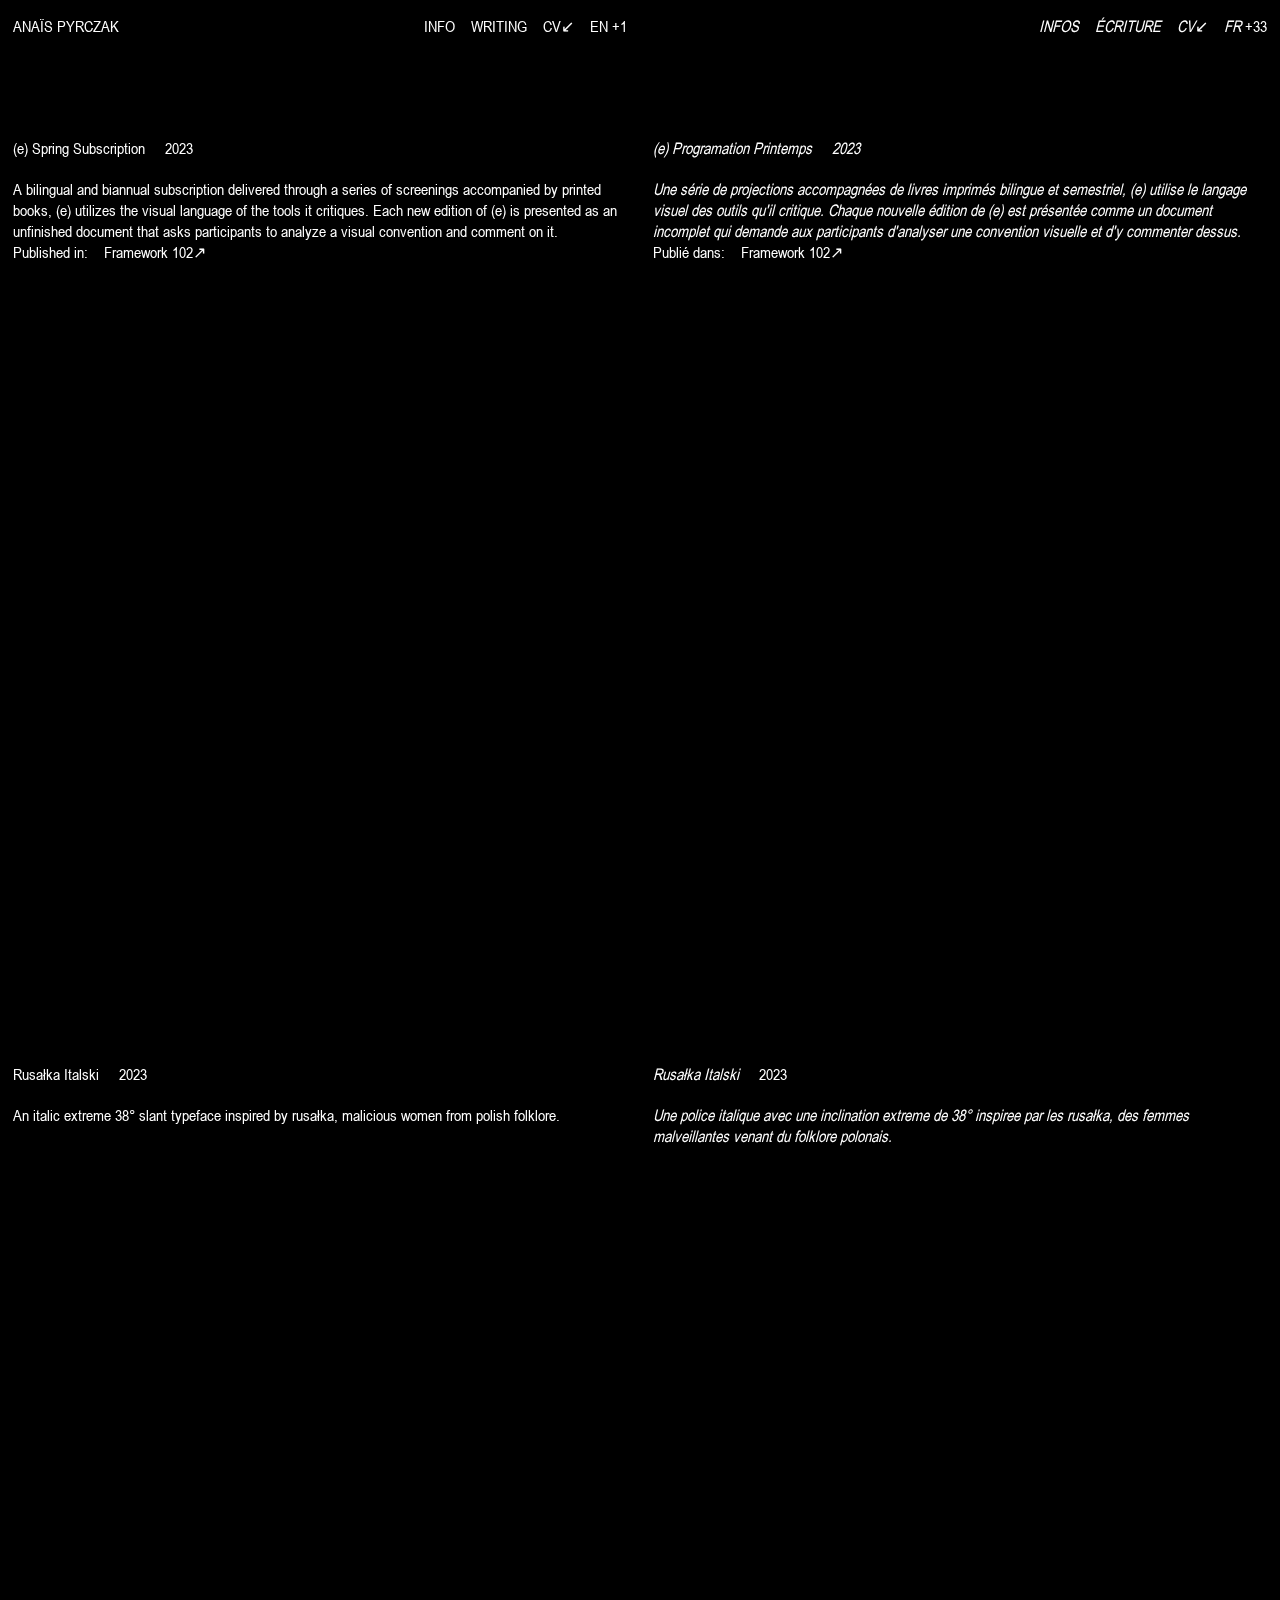
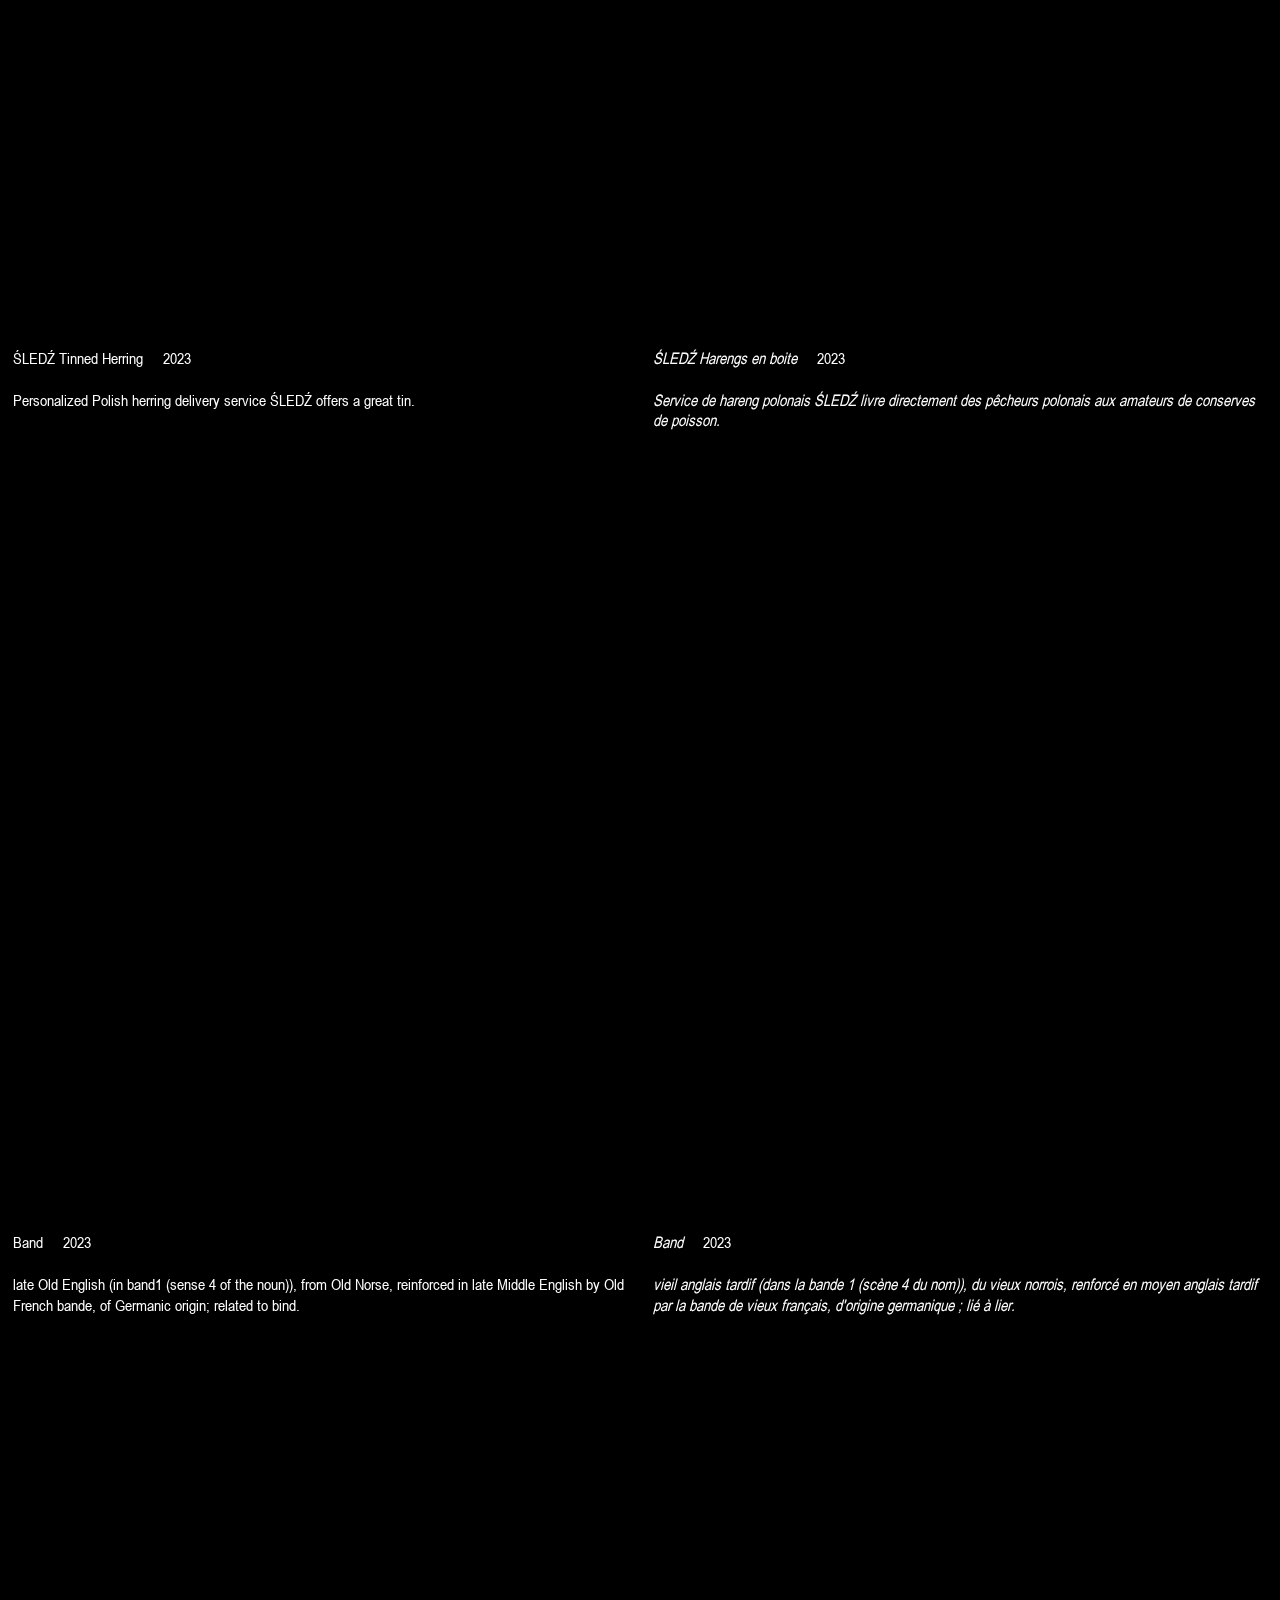
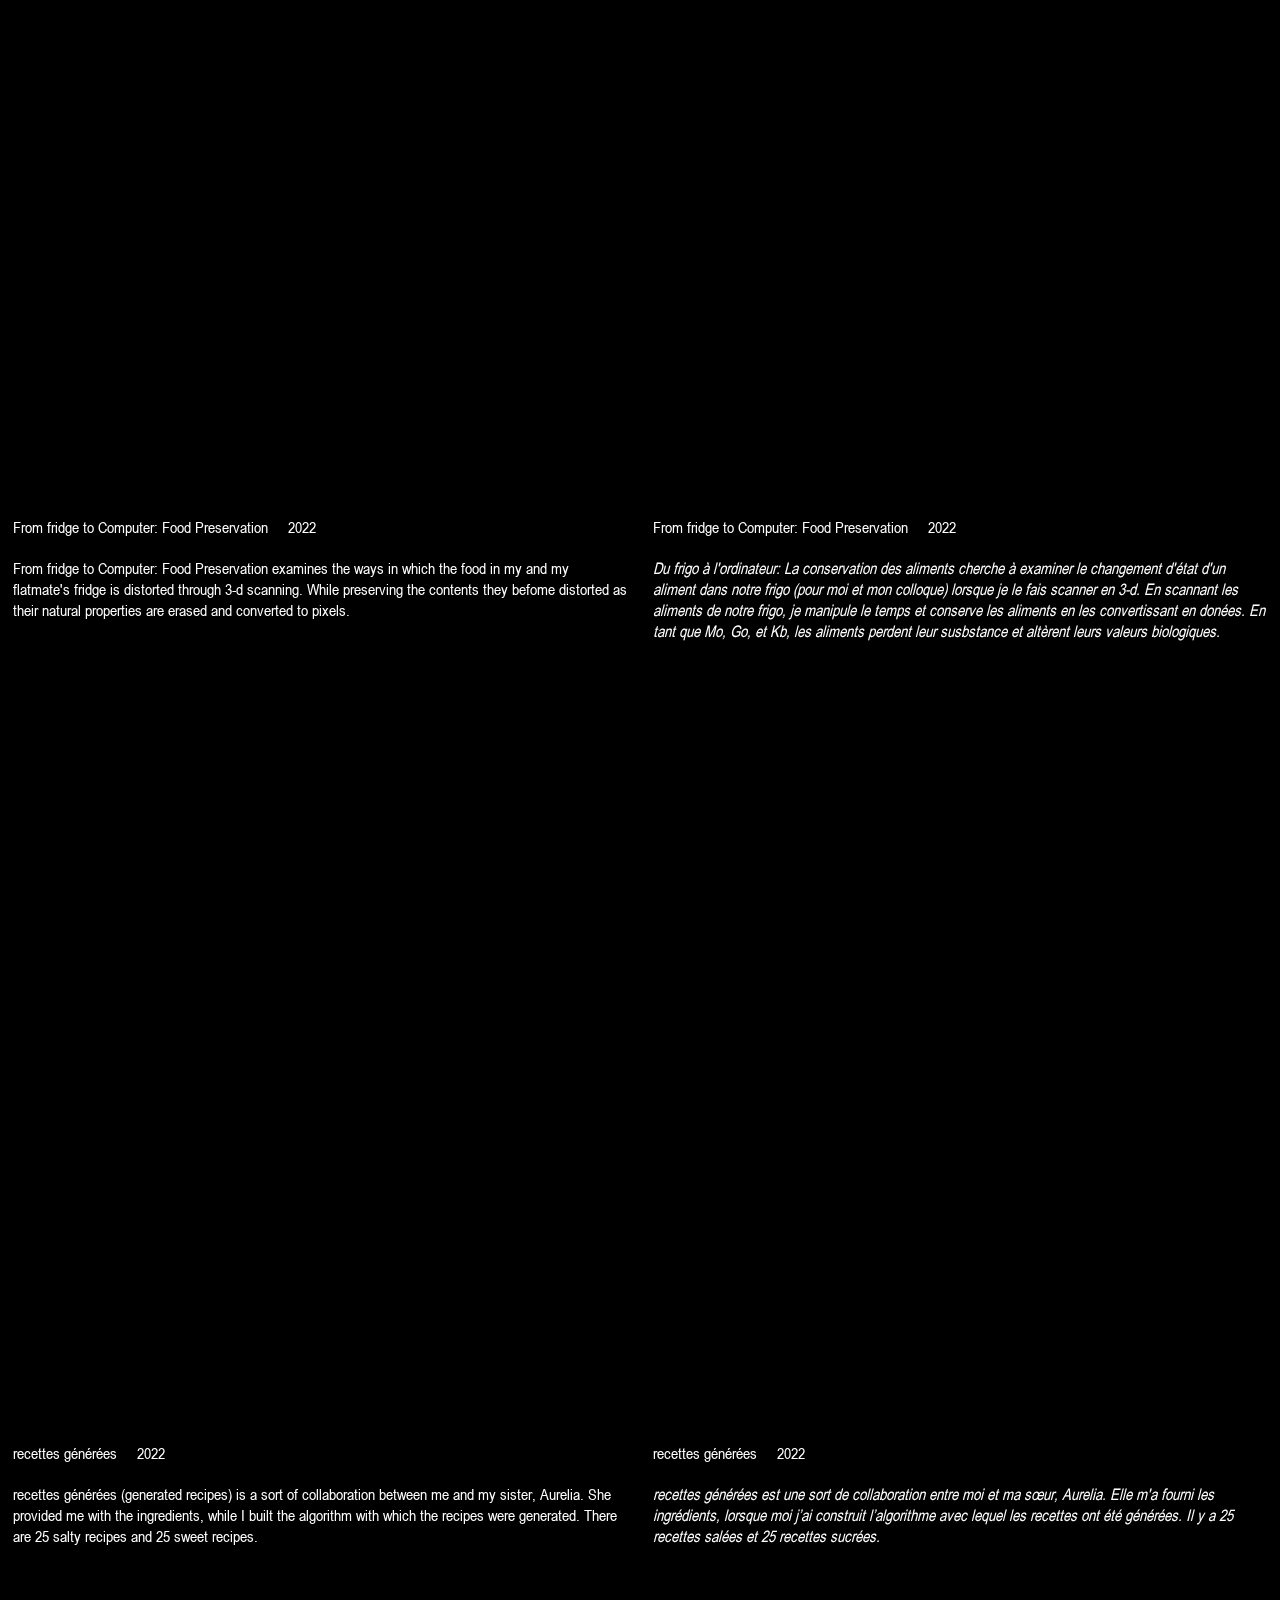
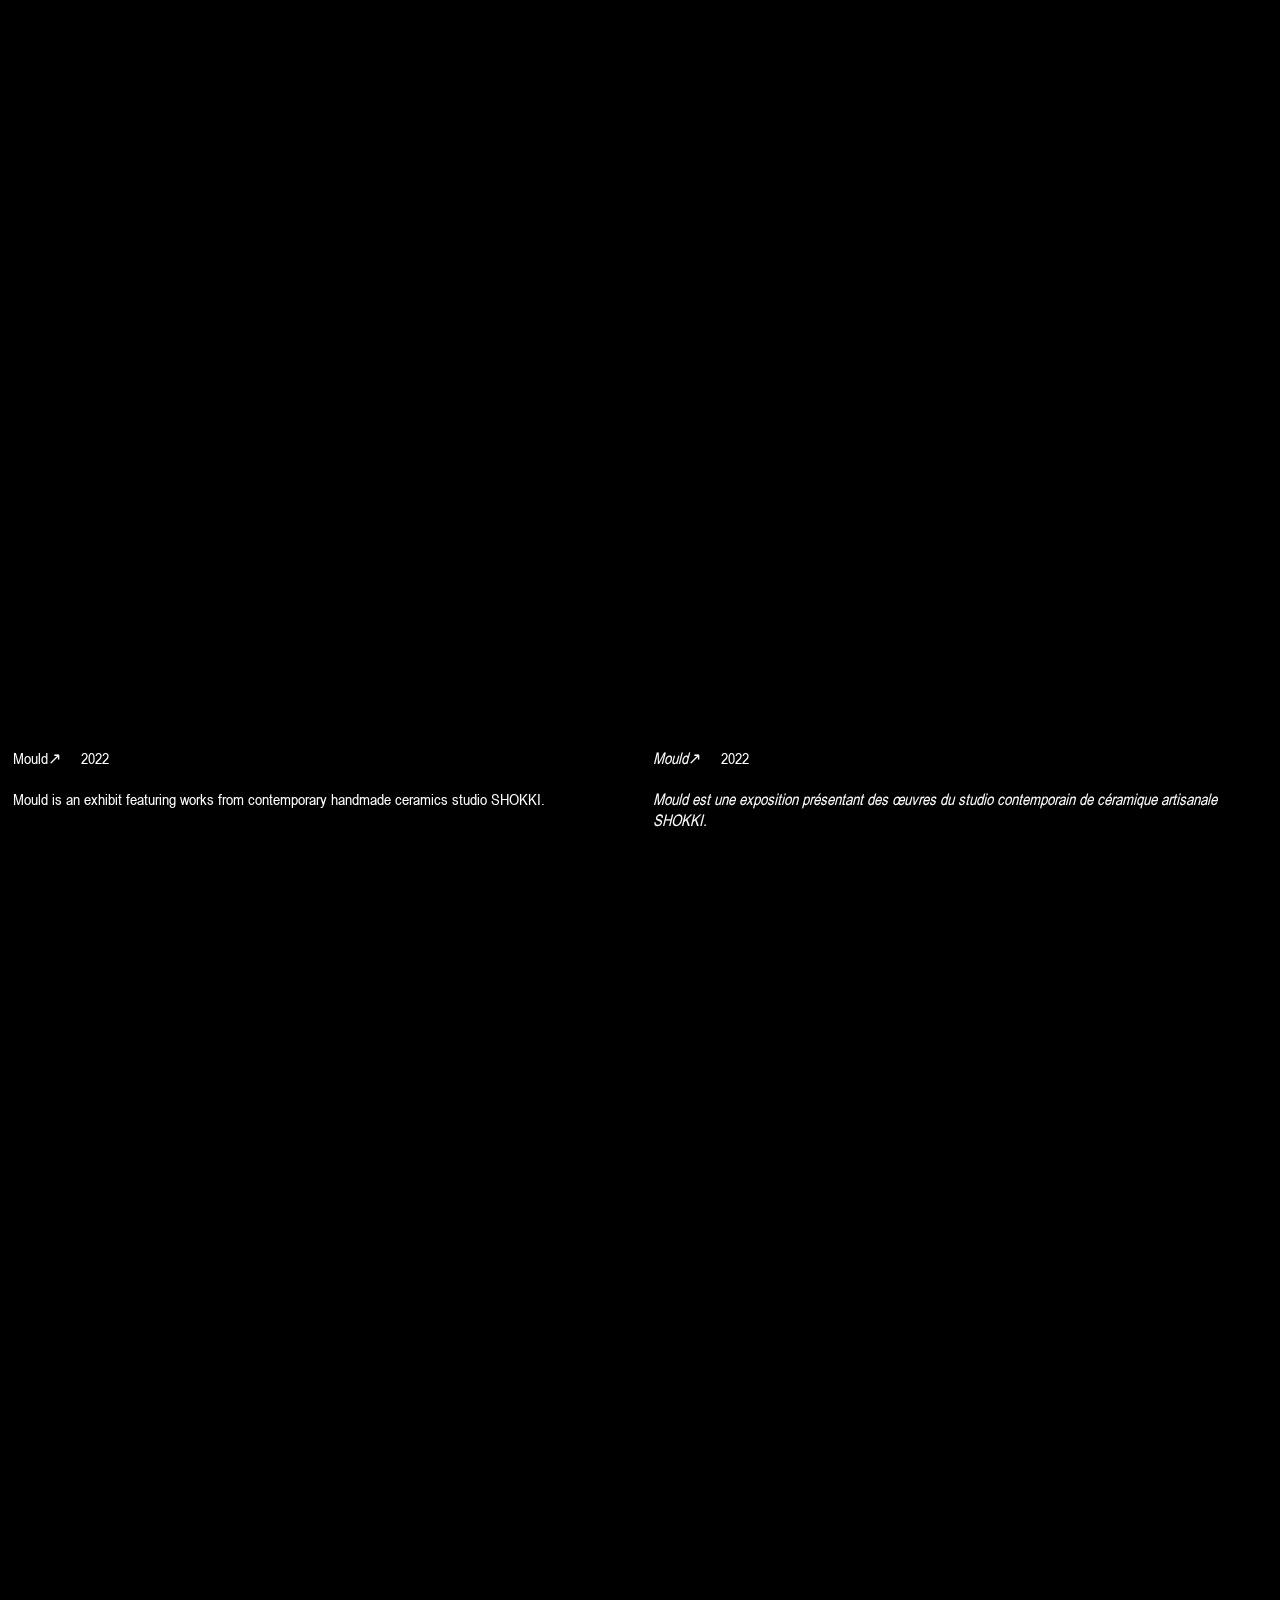
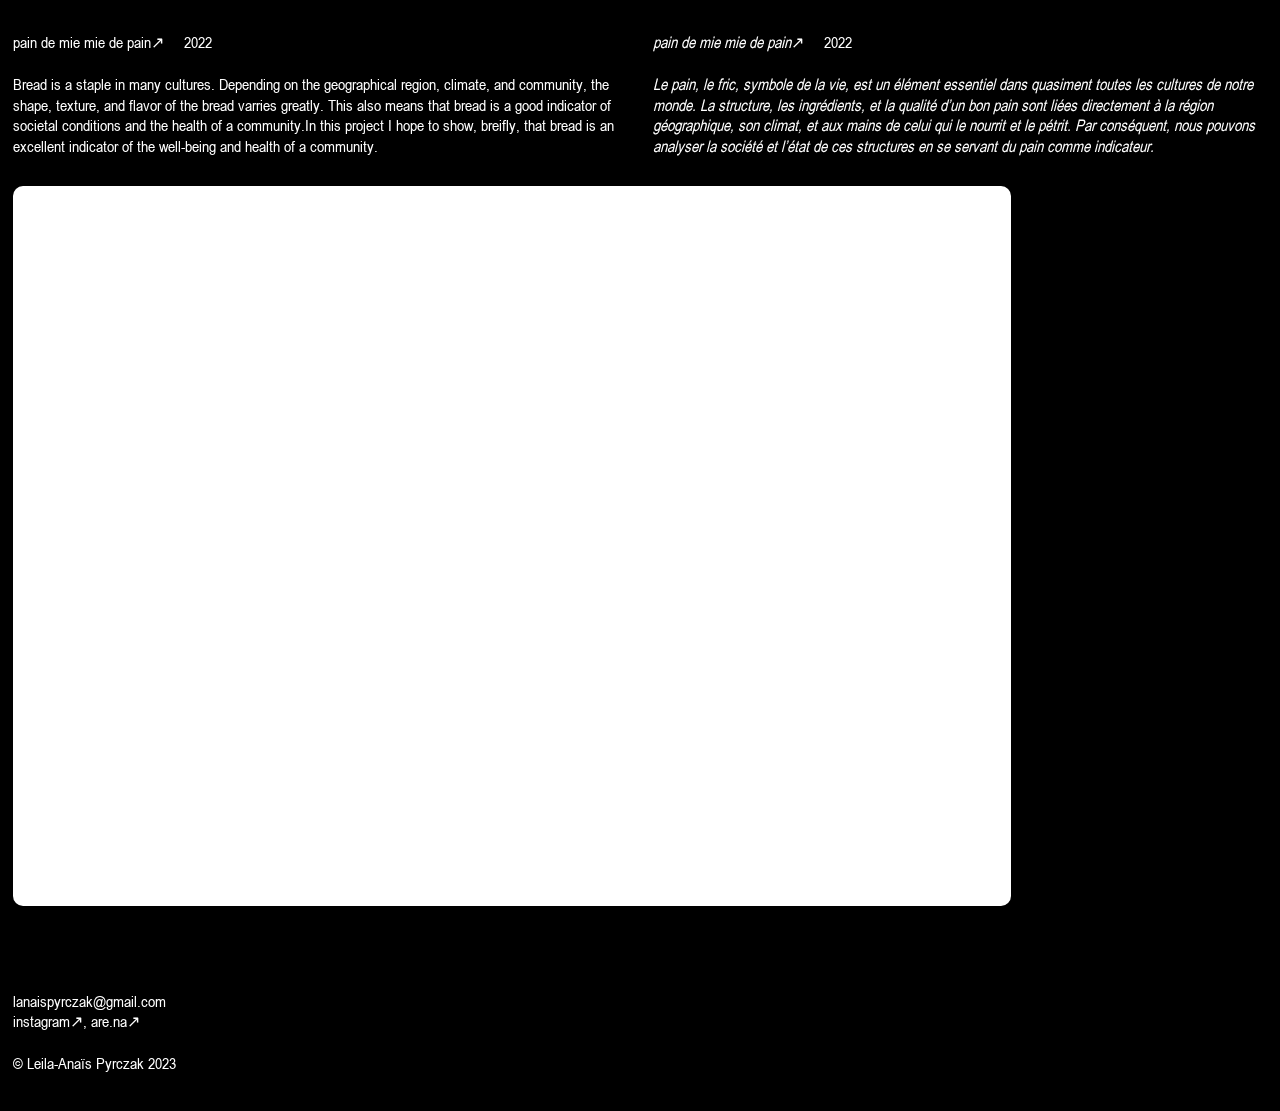
==== anaispyrczakinfo/index.html @ 47bba6af "Add files via upload" ====
<!DOCTYPE html>
<html lang="en">
<head>
    <meta charset="UTF-8">
    <meta http-equiv="X-UA-Compatible" content="IE=edge">
    <meta name="viewport" content="width=device-width, initial-scale=1.0">
    <title>anais pyrczak</title>
    <link rel="icon" type="image/x-icon" href="./fonds/photo.png">
    <link rel="stylesheet" href="style.css">
</head>
<body>

<p class="nav">ANAÏS PYRCZAK </p>


<div class="project language">
<p class="highlight en"> 
  <span class="select"><a href="info.html">INFO</a></span>&nbsp;&nbsp;&nbsp;
  <span class="select"><a href="write.html">WRITING</a></span>&nbsp;&nbsp;&nbsp;
  <span class="select"><a href="CV_Leila_Anais_Pyrczak.pdf">CV</a></span>&#x2199;&nbsp;&nbsp;&nbsp; 
  EN +1</p>
<p class="highlight fr">
  <em><span class="select"><a href="info.html">INFOS</a></span></em>&nbsp;&nbsp;&nbsp;
  <em><span class="select"><a href="write.html">ÉCRITURE</a></span></em>&nbsp;&nbsp;&nbsp;
  <em><span class="select"><a href="CV_Leila_Anais_Pyrczak.pdf">CV</a></span></em>&#x2199;&nbsp;&nbsp;&nbsp; 
  <em>FR</em> +33</p>
</div>

<div class="project margin-top">
  <p class="en"> 
    <br><br>(e) Spring Subscription &nbsp;&nbsp;&nbsp; 2023  <br><br>
    <span class="proj1">A bilingual and biannual subscription delivered through a series of screenings accompanied by printed books, (e) utilizes the visual language of the tools it critiques. Each new edition of (e) is presented as an unfinished document that asks participants to analyze a visual convention and comment on it.</span><br>Published in: &nbsp;&nbsp;&nbsp;<a class="select" href="https://draw-down.com/products/framework-102-2022-2023">Framework 102</a>&#x2197; </p>
    <p class="fr"> <br><br><em>(e) Programation Printemps &nbsp;&nbsp;&nbsp; 2023</em> <br> <br>
    <span class=""><em> Une série de projections accompagnées de livres imprimés bilingue et semestriel, (e) utilise le langage visuel des outils qu'il critique. Chaque nouvelle édition de (e) est présentée comme un document incomplet qui demande aux participants d'analyser une convention visuelle et d'y commenter dessus.</em> </span><br>Publié dans: &nbsp;&nbsp;&nbsp;<a class="select" href="https://draw-down.com/products/framework-102-2022-2023">Framework 102</a>&#x2197; </p>
</div>

  <iframe class="" src="(e).html" frameborder="0"></iframe>

  <div class="project margin-top">
    <p class="en"><br><br> Rusałka Italski &nbsp;&nbsp;&nbsp; 2023 <br> <br><span class="proj2en">An italic extreme 38° slant typeface inspired by rusałka, malicious women from polish folklore. </span>
      </p>
    <p class="fr"><br><br><em>Rusałka Italski &nbsp;&nbsp;&nbsp;</em>  2023 <br> <br><span class="proj2fr"><em>Une police italique avec une inclination extreme de 38° inspiree par les rusałka, des femmes malveillantes venant du folklore polonais.</em> </span></p>
  </div>

  <iframe src="rusałka.html" frameborder="0"></iframe>

  <div class="project margin-top">
    <p class="en"><br><br> ŚLEDŹ Tinned Herring &nbsp;&nbsp;&nbsp; 2023 <br> <br><span>Personalized Polish herring delivery service ŚLEDŹ offers a great tin.</span>
      </p>
    <p class="fr"><br><br><em>ŚLEDŹ Harengs en boite</em>  &nbsp;&nbsp;&nbsp; 2023 <br> <br><span><em>Service de hareng polonais ŚLEDŹ livre directement des pêcheurs polonais aux amateurs de conserves de poisson.</em></span></p>
  </div>

  <iframe src="sledz.html" frameborder="0"></iframe>

  <div class="project margin-top">
    <p class="en"><br><br>Band &nbsp;&nbsp;&nbsp; 2023 <br> <br><span>late Old English (in band1 (sense 4 of the noun)), from Old Norse, reinforced in late Middle English by Old French bande, of Germanic origin; related to bind.</span></p>
    <p class="fr"><br><br><em>Band</em> &nbsp;&nbsp;&nbsp;  2023 <br> <br><span><em>vieil anglais tardif (dans la bande 1 (scène 4 du nom)), du vieux norrois, renforcé en moyen anglais tardif par la bande de vieux français, d'origine germanique ; lié à lier.</em></span></p>
  </div>

  <iframe src="band.html" frameborder="0"></iframe>

  <div class="project margin-top">
    <p class="en"><br><br>From fridge to Computer: Food Preservation &nbsp;&nbsp;&nbsp; 2022 <br><br>From fridge to Computer: Food Preservation examines the ways in which the food in my and my flatmate's fridge is distorted through 3-d scanning. While preserving the contents they befome distorted as their natural properties are erased and converted to pixels.<span class="proj2en"></span>
      </p>
    <p class="fr"><br><br>From fridge to Computer: Food Preservation &nbsp;&nbsp;&nbsp; 2022 <br><br><span class="proj2fr"><em>Du frigo à l'ordinateur: La conservation des aliments cherche à examiner le changement d'état d'un aliment dans notre frigo (pour moi et mon colloque) lorsque je le fais scanner en 3-d. En scannant les aliments de notre frigo, je manipule le temps et conserve les aliments en les convertissant en donées. En tant que Mo, Go, et Kb, les aliments perdent leur susbstance et altèrent leurs valeurs biologiques.</em></span></p>
  </div>

  <iframe src="frigo.html" frameborder="0"></iframe>

  <div class="project margin-top">
    <p class="en"><br><br>recettes générées &nbsp;&nbsp;&nbsp; 2022 <br> <br><span class="proj2en">recettes générées (generated recipes) is a sort of collaboration between me and my sister, Aurelia. She provided me with the ingredients, while I built the algorithm with which the recipes were generated. There are 25 salty recipes and 25 sweet recipes. </span>
      </p>
    <p class="fr"><br><br>recettes générées &nbsp;&nbsp;&nbsp; 2022 <br> <br><span class="proj2fr"><em>recettes générées est une sort de collaboration entre moi et ma sœur, Aurelia. Elle m'a fourni les ingrédients, lorsque moi j’ai construit l’algorithme avec lequel les recettes ont été générées. Il y a 25 recettes salées et 25 recettes sucrées.</em></span></p>
  </div>

  <iframe src="recettes.html" frameborder="0"></iframe>

  <div class="project margin-top">
    <p class="en"><br><br><a class="select" href="https://pyrcl090.github.io/studio3/mould_exhibition/index.html"> Mould</a>&#x2197; &nbsp;&nbsp;&nbsp; 2022 <br> <br><span class="proj2en">Mould is an exhibit featuring works from contemporary handmade ceramics studio SHOKKI. </span>
      </p>
    <p class="fr"><br><br><em><a class="select" href="https://pyrcl090.github.io/studio3/mould_exhibition/index.html"> Mould</a></em>&#x2197; &nbsp;&nbsp;&nbsp; 2022 <br> <br><span class="proj2fr"><em>Mould est une exposition présentant des œuvres du studio contemporain de céramique artisanale SHOKKI. </em></span></p>
  </div>

  <iframe src="mould.html" frameborder="0"></iframe>
  
  <div class="project margin-top">
    <p class="en"><br><br><a class="select" href="https://pyrcl090.github.io/studio3/lepain/index.html">pain de mie mie de pain</a>&#x2197; &nbsp;&nbsp;&nbsp; 2022 <br> <br><span class="proj2en">Bread is a staple in many cultures. Depending on the geographical region, climate, and community, the shape, texture, and flavor of the bread varries greatly. This also means that bread is a good indicator of societal conditions and the health of a community.In this project I hope to show, breifly, that bread is an excellent indicator of the well-being and health of a community. </span>
      </p>
    <p class="fr"><br><br><em><a class="select" href="https://pyrcl090.github.io/studio3/lepain/index.html">pain de mie mie de pain</a></em>&#x2197; &nbsp;&nbsp;&nbsp; 2022 <br> <br><span class="proj2fr"> <em> Le pain, le fric, symbole de la vie, est un élément essentiel dans quasiment toutes les cultures de notre monde. La structure, les ingrédients, et la qualité d’un bon pain sont liées directement à la région géographique, son climat, et aux mains de celui qui le nourrit et le pétrit. Par conséquent, nous pouvons analyser la société et l’état de ces structures en se servant du pain comme indicateur. </em>  </span></p>
  </div>

  <iframe class="web" src="https://pyrcl090.github.io/studio3/lepain/indexen.html" frameborder="0"></iframe>

  <p class="info margin-top">lanaispyrczak@gmail.com <br>
    <a class="select" href="https://www.instagram.com/anaisest_/?hl=fr">instagram</a>&#x2197;, 
    <a class="select" href="https://www.are.na/anais-pyrczak">are.na</a>&#x2197;
    <br><br>
    &#169; Leila-Anaïs Pyrczak 2023
    <br><br>
  </p>
  

<script src="script.js" async defer></script>
</body>
</html>
---- anaispyrczakinfo/style.css ----
@font-face {
    font-family: 'ARIAL NARROW';
    src: url("ArialNarrow.ttf") format("truetype");
}

html{
    background-color:rgb(0, 0, 0);
}
body::-webkit-scrollbar {
    display: none;
  }
body{
    font-family: 'ARIAL NARROW';
    font-weight: 400;
    font-style: normal;
    font-size: 1em;
    line-height: 1.3em; 
    overscroll-behavior-x: none;
    margin: 0%;
    padding: 0%;
    z-index: 0;
}

p{
    color: white;
    mix-blend-mode: exclusion;
} 
a{
    color: rgb(255, 255, 255);
    text-decoration: none;
    mix-blend-mode: exclusion;
}
.cache{
    display: none;
}
.nav{
    top: 0%;
    padding-top: 0%;
    padding-left: 1%;
    position: fixed;
    width: 50vw;
    height: 6vh;
    mix-blend-mode: exclusion;
    color: rgb(255, 255, 255);
    z-index: 3;
    overscroll-behavior-x: none;
}
.language{
    top: 0%;
    padding-right: 2%;
    padding-top: 0%;
    padding-left: 0%;
    position: fixed;
    width: 100vw;
    mix-blend-mode: exclusion;
    color: rgb(255, 255, 255);
    z-index: 3;
    display: flex;
    justify-content: space-between;
    text-align: right;
    flex-direction: row;
}
.select{
    text-decoration: none;
}
.select:hover{
    text-decoration: underline solid .1em white;
    text-underline-offset: 3px;
}
.margin-top{
    margin-top: 80px;
}
.project{
    display: flex;
    flex-direction: row;
}
img.passeport{
    width: 150px;
    height:auto;
    padding-left: 1%;
    
}
.en{
    padding-left: 1%;
    padding-right: 1%;
    width: 50vw;
    /* text-align-last: right; */
}
.fr{
    padding-left: 1%;
    padding-right: 1%;
    width: 50vw;
    /* text-align-last: right; */
}
.info{
    padding-left: 1%;
}
.scroll{
    width: 100vw;
    background-color: aqua;
    position: relative;
}
  .arenaimgs{
         width: auto;
         height: 100vh;
         display: flex;
         padding-left: 1vw;
  }
  #parent{
          margin-block-start: 0em;
          margin-block-end: 0em;
          margin-inline-start: 0px;
          margin-inline-end: 0px;
          padding-inline-start: 0px;
          padding-inline-end: 0px;
          scroll-padding-inline-end: 0px;
   }
  ul {
          list-style-type: none;
          width: auto;
          height: fit-content;
          margin-block-start: 0em;
          margin-block-end: 0em;
          margin-inline-start: 0vw;
          margin-inline-end: 0px;
          padding-inline-start: 0px;
          padding-inline-end: 0px;
          scroll-padding-inline-end: 0px;
          display: flex;
        
          
      }
      .img_container{
        margin-block-start: 0em;
        margin-block-end: 0em;
        margin-inline-start: 0px;
        margin-inline-end: 0px;
        padding-inline-start: 0px;
        padding-inline-end: 0px;
        scroll-padding-inline-end: 0px;
        /* height: 100vh; */
        display: flex;
        flex-direction: column;
      }
  
      #image-block {
        
        background-color: none;
        display: flex;
        flex-direction: column;
        /* justify-content: center; */
      }

      iframe{
        width: 100vw;
        height: 70vh;
        margin-top: 1%;
        z-index: 3;
      }
      iframe.web{
        height: 80vh;
        margin-left: 1%;
        width: 78vw;
        background-color: white;
        border-radius: 10px;
      }

      @media only screen and (max-width: 720px) {
        .nav{
            width: 100vw;
            padding-left: 2%;
        }
        .language{
            
            display: flex;
            width: 100vw;
            margin-right: 0%;
        }
        .project{
           
            display: block;
            width: 96vw;
            margin-right: 0%;
        }
        .en{
            padding-left: 2%;
            padding-right: 2%;
            width: 96vw;
            /* text-align-last: right; */
        }
        .fr{
            padding-left: 2%;
            padding-right: 2%;
            width: 96vw;
            /* text-align-last: right; */
        }
        iframe{
            width: 96vw;
            height: 55vh;
            margin-top: 1%;
            margin-left: 2%;
            z-index: 3;
          }
        iframe.web{
            height: 80vh;
            margin-left: 2%;
            width: 96vw;
            background-color: white;
            border-radius: 10px;
        }
        .margin-top{
            margin-top: 80px;
        }
        .info{
            padding-left: 2%;
        }
        img.passeport{
            width: 130px;
            height:auto;
            padding-left: 2%;
        }
        .highlight.fr{
            margin-bottom: 0%;
            margin-top: 0%;
        }
        .highlight.en{
            margin-bottom: 0%;
        }
      }
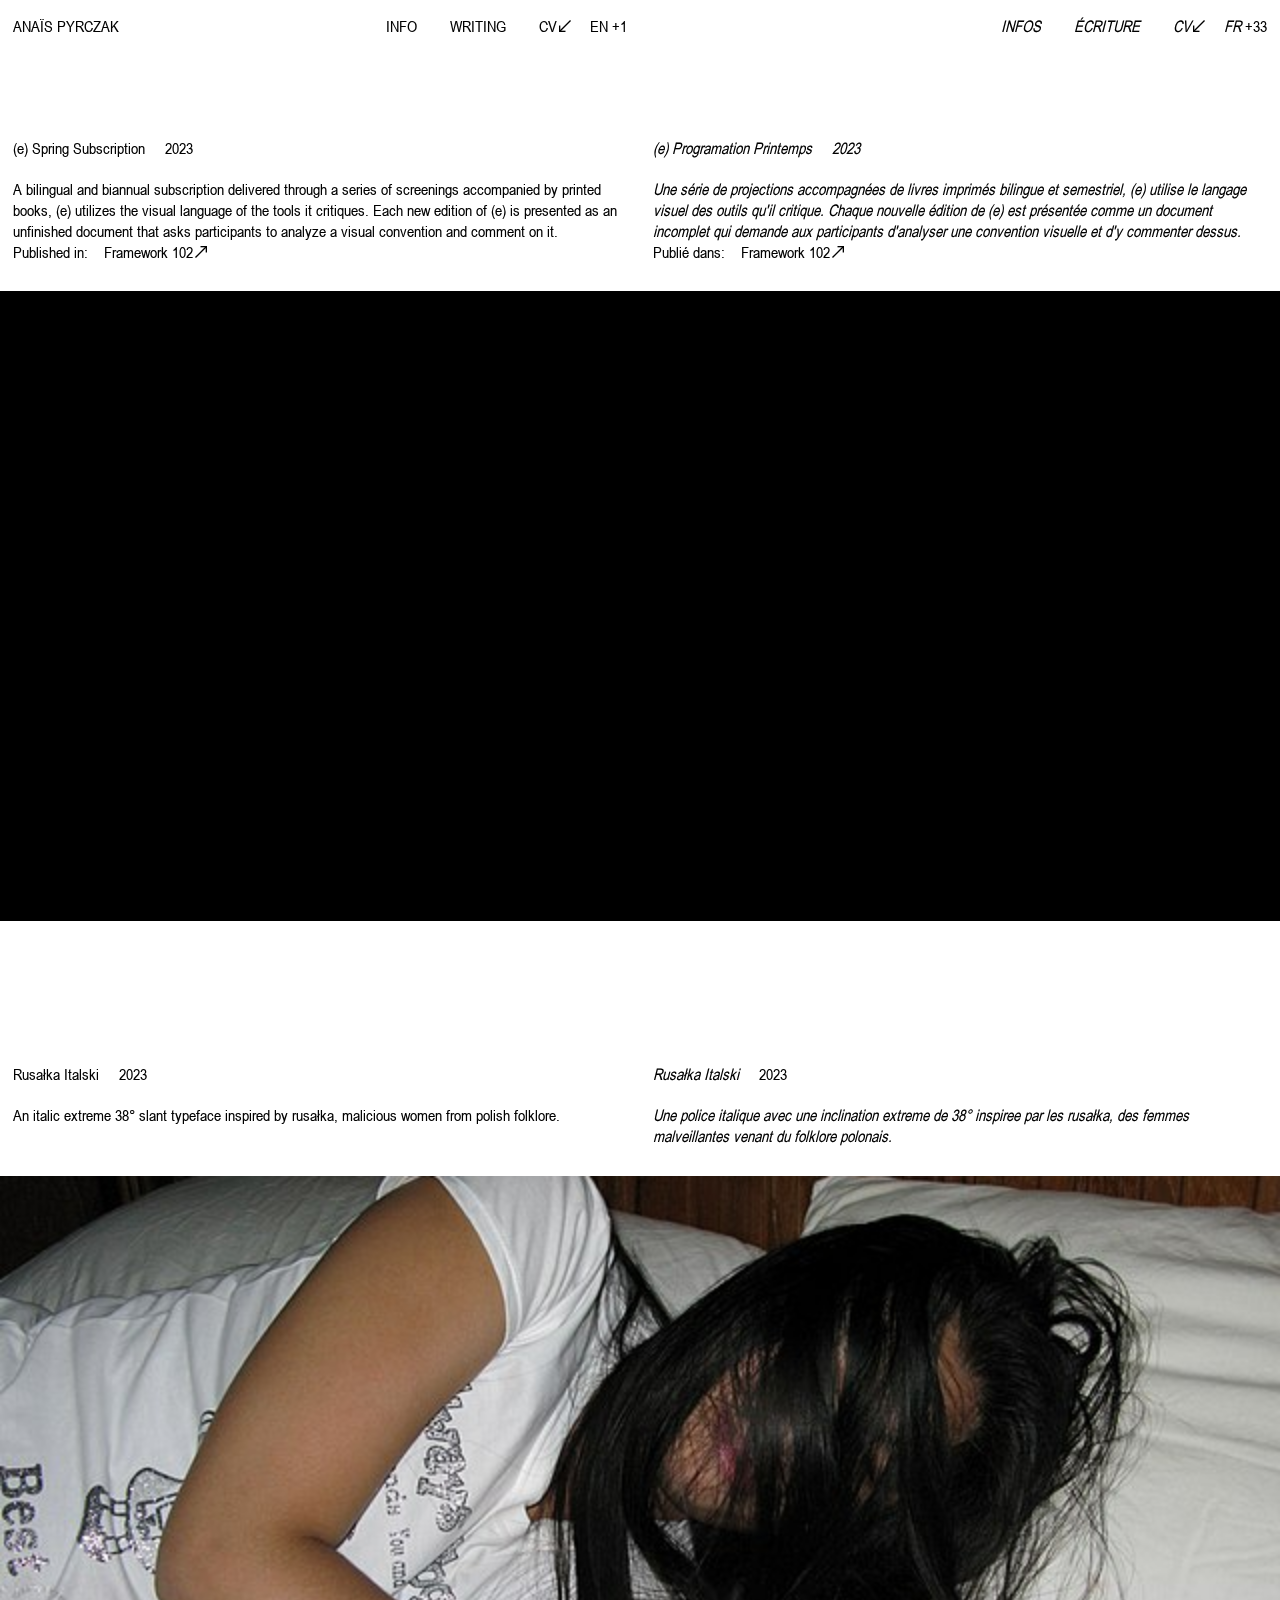
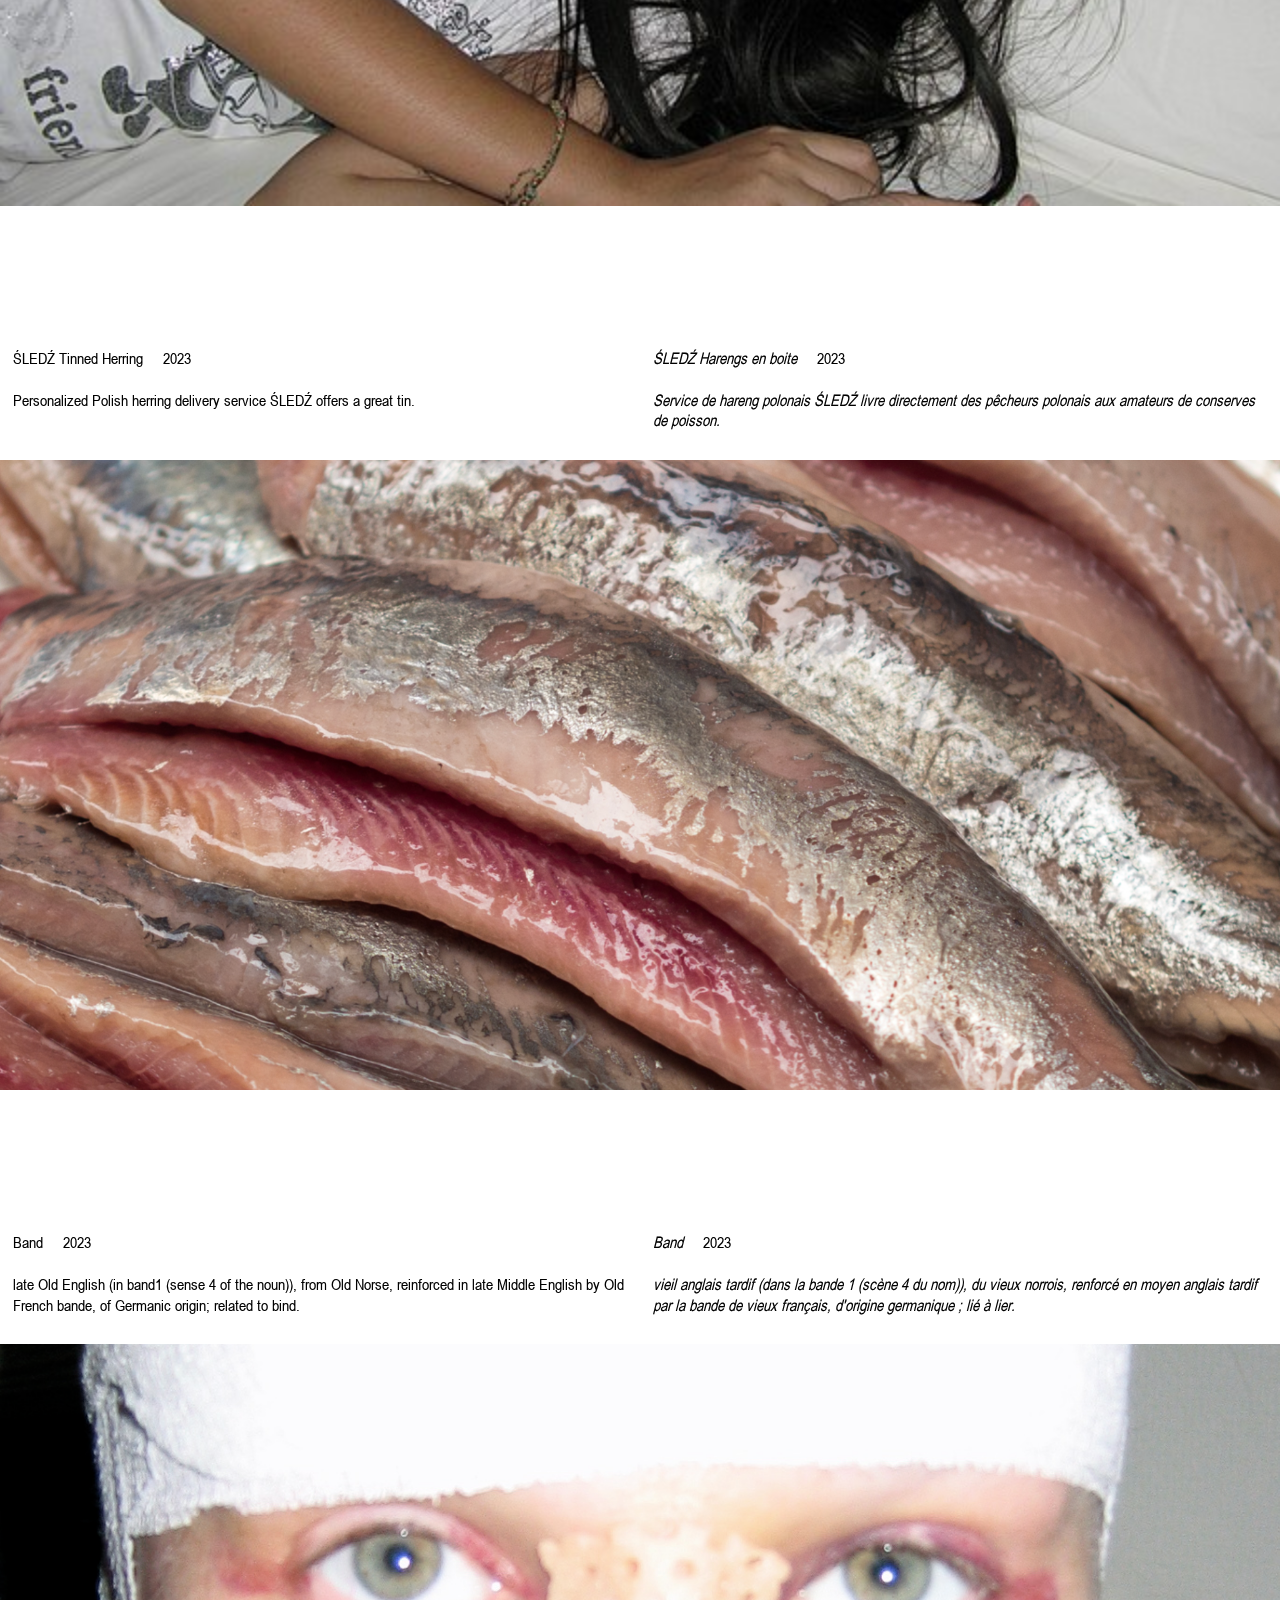
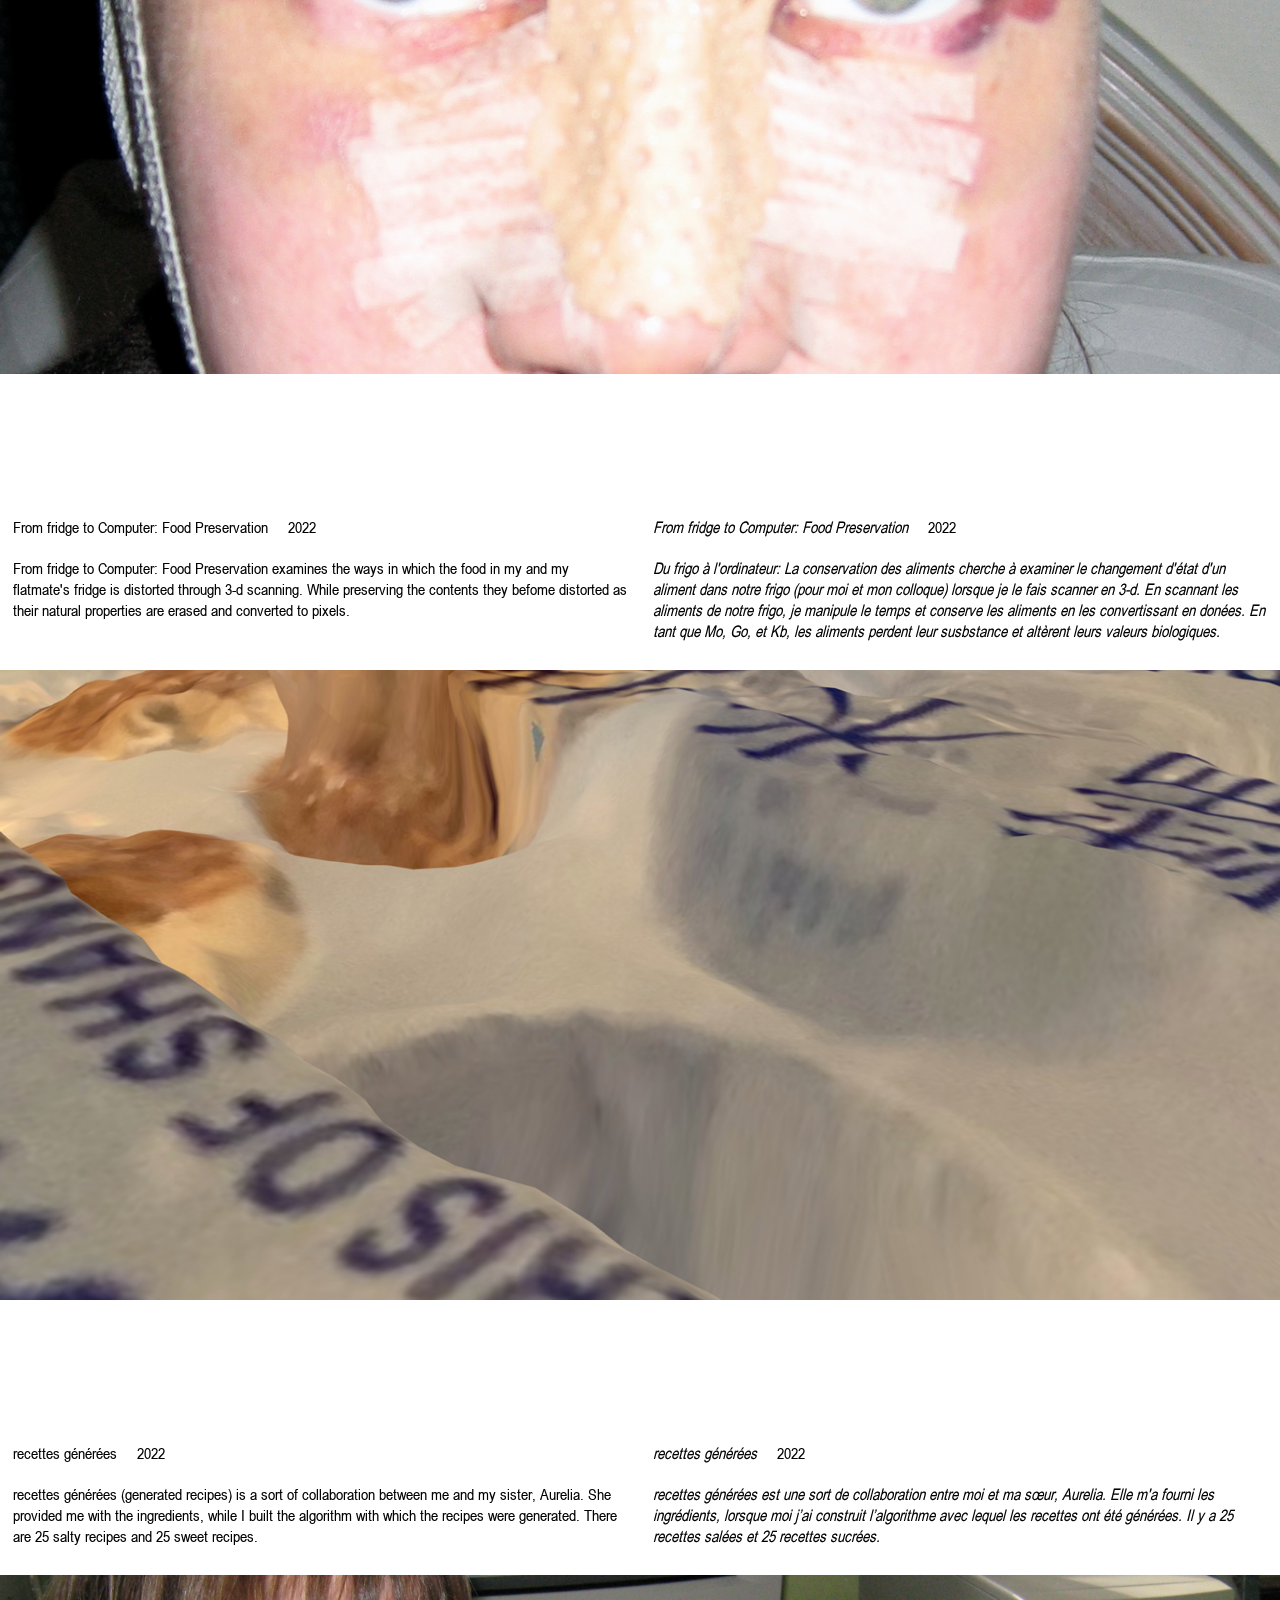
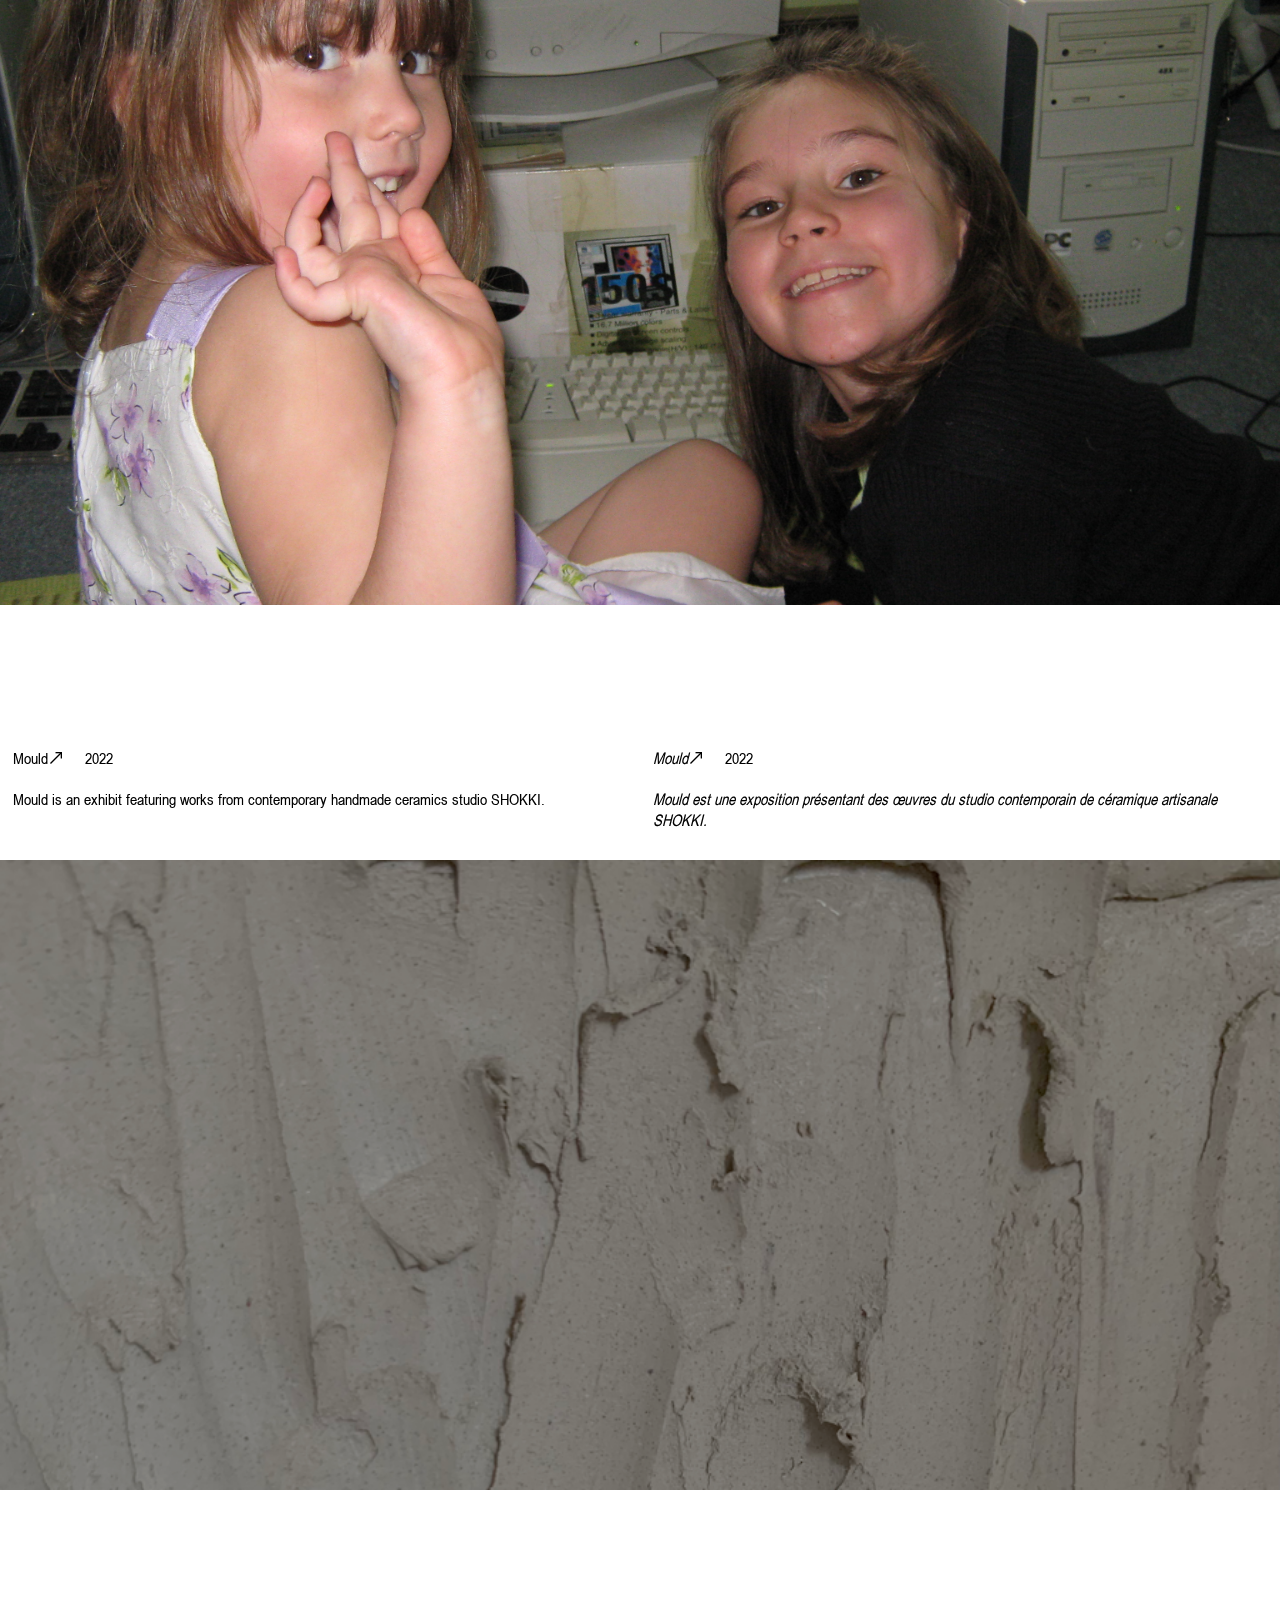
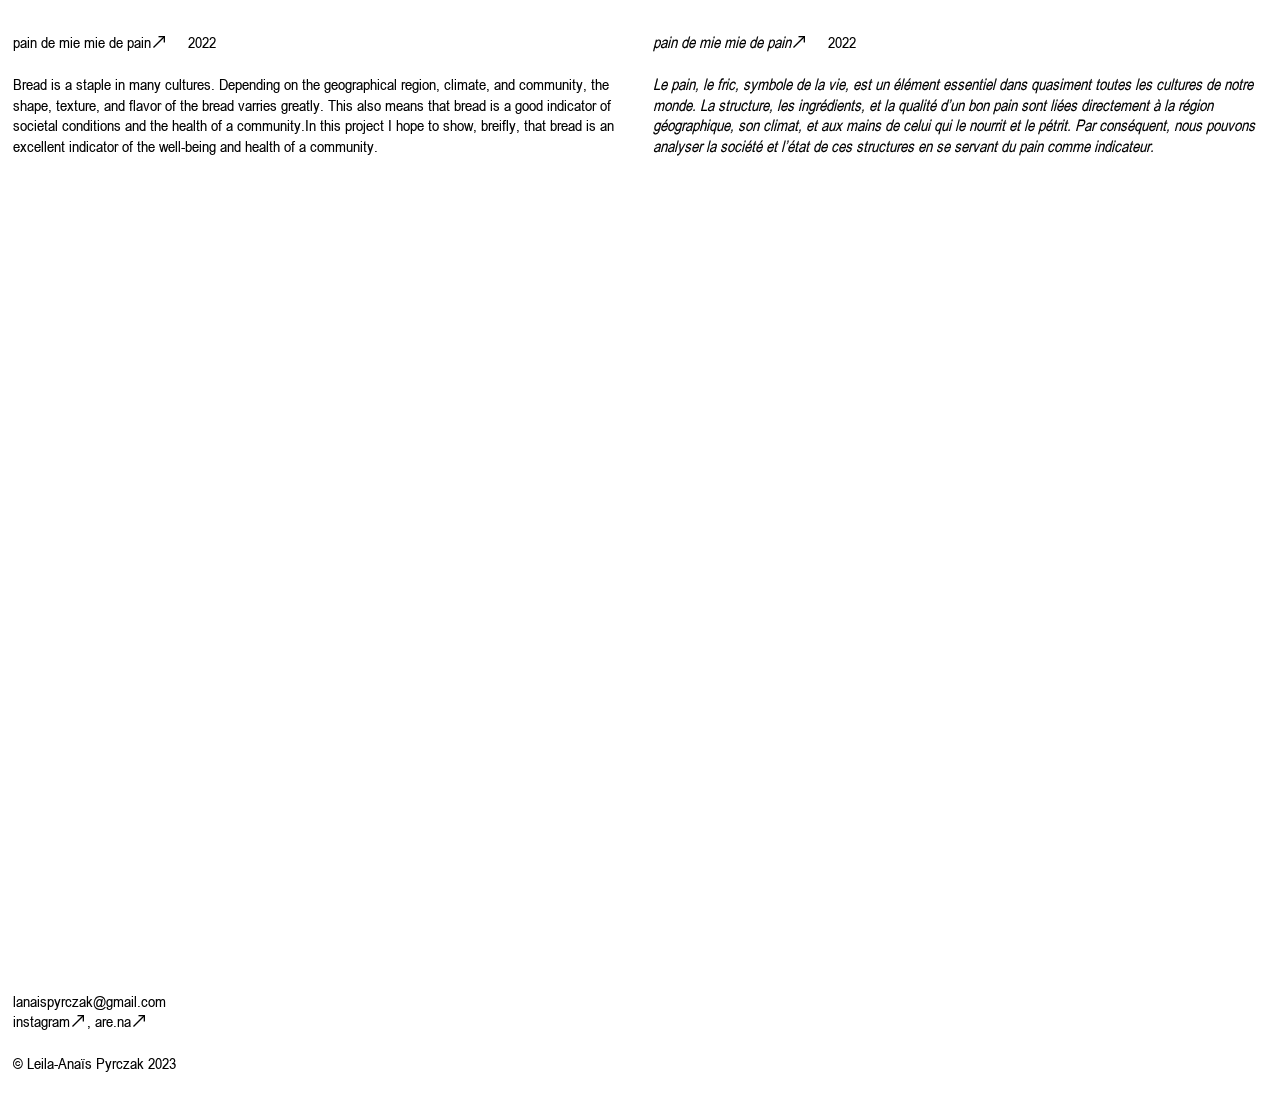
==== commit 407a1f85: "Add files via upload" ====
--- a/anaispyrczakinfo/index.html
+++ b/anaispyrczakinfo/index.html
@@ -5,7 +5,7 @@
     <meta http-equiv="X-UA-Compatible" content="IE=edge">
     <meta name="viewport" content="width=device-width, initial-scale=1.0">
     <title>anais pyrczak</title>
-    <link rel="icon" type="image/x-icon" href="./fonds/photo.png">
+    <link rel="icon" type="image/x-icon" href="./photo.png">
     <link rel="stylesheet" href="style.css">
 </head>
 <body>
@@ -17,21 +17,22 @@
 <p class="highlight en"> 
   <span class="select"><a href="info.html">INFO</a></span>&nbsp;&nbsp;&nbsp;
   <span class="select"><a href="write.html">WRITING</a></span>&nbsp;&nbsp;&nbsp;
-  <span class="select"><a href="CV_Leila_Anais_Pyrczak.pdf">CV</a></span>&#x2199;&nbsp;&nbsp;&nbsp; 
+  <span class="select"><a class="internal" item="" href="CV_Leila_Anais_Pyrczak.pdf">CV</a></span>&nbsp;&nbsp;&nbsp; 
   EN +1</p>
 <p class="highlight fr">
   <em><span class="select"><a href="info.html">INFOS</a></span></em>&nbsp;&nbsp;&nbsp;
   <em><span class="select"><a href="write.html">ÉCRITURE</a></span></em>&nbsp;&nbsp;&nbsp;
-  <em><span class="select"><a href="CV_Leila_Anais_Pyrczak.pdf">CV</a></span></em>&#x2199;&nbsp;&nbsp;&nbsp; 
+  <em><span class="select"><a class="internal" item="" href="CV_Leila_Anais_Pyrczak.pdf">CV</a></span></em>&nbsp;&nbsp;&nbsp; 
   <em>FR</em> +33</p>
 </div>
+
 
 <div class="project margin-top">
   <p class="en"> 
     <br><br>(e) Spring Subscription &nbsp;&nbsp;&nbsp; 2023  <br><br>
-    <span class="proj1">A bilingual and biannual subscription delivered through a series of screenings accompanied by printed books, (e) utilizes the visual language of the tools it critiques. Each new edition of (e) is presented as an unfinished document that asks participants to analyze a visual convention and comment on it.</span><br>Published in: &nbsp;&nbsp;&nbsp;<a class="select" href="https://draw-down.com/products/framework-102-2022-2023">Framework 102</a>&#x2197; </p>
+    <span class="proj1">A bilingual and biannual subscription delivered through a series of screenings accompanied by printed books, (e) utilizes the visual language of the tools it critiques. Each new edition of (e) is presented as an unfinished document that asks participants to analyze a visual convention and comment on it.</span><br>Published in: &nbsp;&nbsp;&nbsp;<span class="select"><a  class="external" item="" href="https://draw-down.com/products/framework-102-2022-2023">Framework 102</a></span> </p>
     <p class="fr"> <br><br><em>(e) Programation Printemps &nbsp;&nbsp;&nbsp; 2023</em> <br> <br>
-    <span class=""><em> Une série de projections accompagnées de livres imprimés bilingue et semestriel, (e) utilise le langage visuel des outils qu'il critique. Chaque nouvelle édition de (e) est présentée comme un document incomplet qui demande aux participants d'analyser une convention visuelle et d'y commenter dessus.</em> </span><br>Publié dans: &nbsp;&nbsp;&nbsp;<a class="select" href="https://draw-down.com/products/framework-102-2022-2023">Framework 102</a>&#x2197; </p>
+    <span class=""><em> Une série de projections accompagnées de livres imprimés bilingue et semestriel, (e) utilise le langage visuel des outils qu'il critique. Chaque nouvelle édition de (e) est présentée comme un document incomplet qui demande aux participants d'analyser une convention visuelle et d'y commenter dessus.</em> </span><br>Publié dans: &nbsp;&nbsp;&nbsp;<span class="select"><a  class="external" item="" href="https://draw-down.com/products/framework-102-2022-2023">Framework 102</a></span> </p>
 </div>
 
   <iframe class="" src="(e).html" frameborder="0"></iframe>
@@ -62,7 +63,7 @@
   <div class="project margin-top">
     <p class="en"><br><br>From fridge to Computer: Food Preservation &nbsp;&nbsp;&nbsp; 2022 <br><br>From fridge to Computer: Food Preservation examines the ways in which the food in my and my flatmate's fridge is distorted through 3-d scanning. While preserving the contents they befome distorted as their natural properties are erased and converted to pixels.<span class="proj2en"></span>
       </p>
-    <p class="fr"><br><br>From fridge to Computer: Food Preservation &nbsp;&nbsp;&nbsp; 2022 <br><br><span class="proj2fr"><em>Du frigo à l'ordinateur: La conservation des aliments cherche à examiner le changement d'état d'un aliment dans notre frigo (pour moi et mon colloque) lorsque je le fais scanner en 3-d. En scannant les aliments de notre frigo, je manipule le temps et conserve les aliments en les convertissant en donées. En tant que Mo, Go, et Kb, les aliments perdent leur susbstance et altèrent leurs valeurs biologiques.</em></span></p>
+    <p class="fr"><br><br><em> From fridge to Computer: Food Preservation </em>&nbsp;&nbsp;&nbsp; 2022 <br><br><span class="proj2fr"><em>Du frigo à l'ordinateur: La conservation des aliments cherche à examiner le changement d'état d'un aliment dans notre frigo (pour moi et mon colloque) lorsque je le fais scanner en 3-d. En scannant les aliments de notre frigo, je manipule le temps et conserve les aliments en les convertissant en donées. En tant que Mo, Go, et Kb, les aliments perdent leur susbstance et altèrent leurs valeurs biologiques.</em></span></p>
   </div>
 
   <iframe src="frigo.html" frameborder="0"></iframe>
@@ -70,30 +71,31 @@
   <div class="project margin-top">
     <p class="en"><br><br>recettes générées &nbsp;&nbsp;&nbsp; 2022 <br> <br><span class="proj2en">recettes générées (generated recipes) is a sort of collaboration between me and my sister, Aurelia. She provided me with the ingredients, while I built the algorithm with which the recipes were generated. There are 25 salty recipes and 25 sweet recipes. </span>
       </p>
-    <p class="fr"><br><br>recettes générées &nbsp;&nbsp;&nbsp; 2022 <br> <br><span class="proj2fr"><em>recettes générées est une sort de collaboration entre moi et ma sœur, Aurelia. Elle m'a fourni les ingrédients, lorsque moi j’ai construit l’algorithme avec lequel les recettes ont été générées. Il y a 25 recettes salées et 25 recettes sucrées.</em></span></p>
+    <p class="fr"><br><br><em> recettes générées</em> &nbsp;&nbsp;&nbsp; 2022 <br> <br><span class="proj2fr"><em>recettes générées est une sort de collaboration entre moi et ma sœur, Aurelia. Elle m'a fourni les ingrédients, lorsque moi j’ai construit l’algorithme avec lequel les recettes ont été générées. Il y a 25 recettes salées et 25 recettes sucrées.</em></span></p>
   </div>
 
   <iframe src="recettes.html" frameborder="0"></iframe>
 
   <div class="project margin-top">
-    <p class="en"><br><br><a class="select" href="https://pyrcl090.github.io/studio3/mould_exhibition/index.html"> Mould</a>&#x2197; &nbsp;&nbsp;&nbsp; 2022 <br> <br><span class="proj2en">Mould is an exhibit featuring works from contemporary handmade ceramics studio SHOKKI. </span>
+    <p class="en"><br><br><span class="select"><a class="external" item="" href="https://pyrcl090.github.io/studio3/mould_exhibition/index.html"> Mould</a></span> &nbsp;&nbsp;&nbsp; 2022 <br> <br><span class="proj2en">Mould is an exhibit featuring works from contemporary handmade ceramics studio SHOKKI. </span>
       </p>
-    <p class="fr"><br><br><em><a class="select" href="https://pyrcl090.github.io/studio3/mould_exhibition/index.html"> Mould</a></em>&#x2197; &nbsp;&nbsp;&nbsp; 2022 <br> <br><span class="proj2fr"><em>Mould est une exposition présentant des œuvres du studio contemporain de céramique artisanale SHOKKI. </em></span></p>
+    <p class="fr"><br><br><span class="select"><em><a class="external" item="" href="https://pyrcl090.github.io/studio3/mould_exhibition/index.html"> Mould</a></em></span> &nbsp;&nbsp;&nbsp; 2022 <br> <br><span class="proj2fr"><em>Mould est une exposition présentant des œuvres du studio contemporain de céramique artisanale SHOKKI. </em></span></p>
   </div>
 
   <iframe src="mould.html" frameborder="0"></iframe>
   
   <div class="project margin-top">
-    <p class="en"><br><br><a class="select" href="https://pyrcl090.github.io/studio3/lepain/index.html">pain de mie mie de pain</a>&#x2197; &nbsp;&nbsp;&nbsp; 2022 <br> <br><span class="proj2en">Bread is a staple in many cultures. Depending on the geographical region, climate, and community, the shape, texture, and flavor of the bread varries greatly. This also means that bread is a good indicator of societal conditions and the health of a community.In this project I hope to show, breifly, that bread is an excellent indicator of the well-being and health of a community. </span>
+    <p class="en"><br><br><span class="select"><a class="external" item="" href="https://pyrcl090.github.io/studio3/lepain/index.html">pain de mie mie de pain</a></span> &nbsp;&nbsp;&nbsp; 2022 <br> <br><span class="proj2en">Bread is a staple in many cultures. Depending on the geographical region, climate, and community, the shape, texture, and flavor of the bread varries greatly. This also means that bread is a good indicator of societal conditions and the health of a community.In this project I hope to show, breifly, that bread is an excellent indicator of the well-being and health of a community. </span>
       </p>
-    <p class="fr"><br><br><em><a class="select" href="https://pyrcl090.github.io/studio3/lepain/index.html">pain de mie mie de pain</a></em>&#x2197; &nbsp;&nbsp;&nbsp; 2022 <br> <br><span class="proj2fr"> <em> Le pain, le fric, symbole de la vie, est un élément essentiel dans quasiment toutes les cultures de notre monde. La structure, les ingrédients, et la qualité d’un bon pain sont liées directement à la région géographique, son climat, et aux mains de celui qui le nourrit et le pétrit. Par conséquent, nous pouvons analyser la société et l’état de ces structures en se servant du pain comme indicateur. </em>  </span></p>
+    <p class="fr"><br><br><span class="select"><em><a class="external" item="" href="https://pyrcl090.github.io/studio3/lepain/index.html">pain de mie mie de pain</a></em></span> &nbsp;&nbsp;&nbsp; 2022 <br> <br><span class="proj2fr"> <em> Le pain, le fric, symbole de la vie, est un élément essentiel dans quasiment toutes les cultures de notre monde. La structure, les ingrédients, et la qualité d’un bon pain sont liées directement à la région géographique, son climat, et aux mains de celui qui le nourrit et le pétrit. Par conséquent, nous pouvons analyser la société et l’état de ces structures en se servant du pain comme indicateur. </em>  </span></p>
   </div>
 
   <iframe class="web" src="https://pyrcl090.github.io/studio3/lepain/indexen.html" frameborder="0"></iframe>
 
+
   <p class="info margin-top">lanaispyrczak@gmail.com <br>
-    <a class="select" href="https://www.instagram.com/anaisest_/?hl=fr">instagram</a>&#x2197;, 
-    <a class="select" href="https://www.are.na/anais-pyrczak">are.na</a>&#x2197;
+    <span class="select"><a class="external" item="" href="https://www.instagram.com/anaisest_/?hl=fr">instagram</a></span>, 
+    <span class="select"><a class="external" item="" href="https://www.are.na/anais-pyrczak">are.na</a></span>
     <br><br>
     &#169; Leila-Anaïs Pyrczak 2023
     <br><br>
--- a/anaispyrczakinfo/style.css
+++ b/anaispyrczakinfo/style.css
@@ -4,7 +4,7 @@
 }
 
 html{
-    background-color:rgb(0, 0, 0);
+    background-color:rgb(255, 255, 255);
 }
 body::-webkit-scrollbar {
     display: none;
@@ -80,6 +80,37 @@
     padding-left: 1%;
     
 }
+a:after, [item]:after{
+	content: attr(item);
+	padding-left: 17px;
+	background-repeat: no-repeat;
+	background-size: 12px 12px;
+	width:auto;
+    mix-blend-mode: exclusion;
+	display: inline-block;
+}
+a[class=external]:after{
+	vertical-align: 0px;
+	padding-top: 0px;
+	background-image: url('./norouest.svg');
+	background-position: bottom 0px left 2px;
+    mix-blend-mode: exclusion;
+	height: 12px;
+}
+a[class=internal]:after{
+	vertical-align: 0px;
+	padding-top: 0px;
+	background-image: url('./sudouest.svg');
+	background-position: bottom 0px left 2px;
+    mix-blend-mode: exclusion;
+	height: 12px;
+}
+/* a[class=local]:after, [item]:after{
+	vertical-align: 8px;
+	background-image: url('assets/images/arrowDown.svg');
+	background-position: top 4px left;
+	height: 22px;
+} */
 .en{
     padding-left: 1%;
     padding-right: 1%;
@@ -102,7 +133,8 @@
 }
   .arenaimgs{
          width: auto;
-         height: 100vh;
+         margin-top: 10vh;
+         height: 80vh;
          display: flex;
          padding-left: 1vw;
   }
@@ -165,7 +197,7 @@
         border-radius: 10px;
       }
 
-      @media only screen and (max-width: 720px) {
+      @media only screen and (max-width: 740px) {
         .nav{
             width: 100vw;
             padding-left: 2%;
@@ -194,11 +226,18 @@
             width: 96vw;
             /* text-align-last: right; */
         }
+        .arenaimgs{
+            width: auto;
+            margin-top: 15vh;
+            height: 70vh;
+            display: flex;
+            padding-left: 1vw;
+     }
+        
         iframe{
-            width: 96vw;
-            height: 55vh;
-            margin-top: 1%;
-            margin-left: 2%;
+            width: 100vw;
+            height: 90vh;
+            margin-top: 15%;
             z-index: 3;
           }
         iframe.web{
